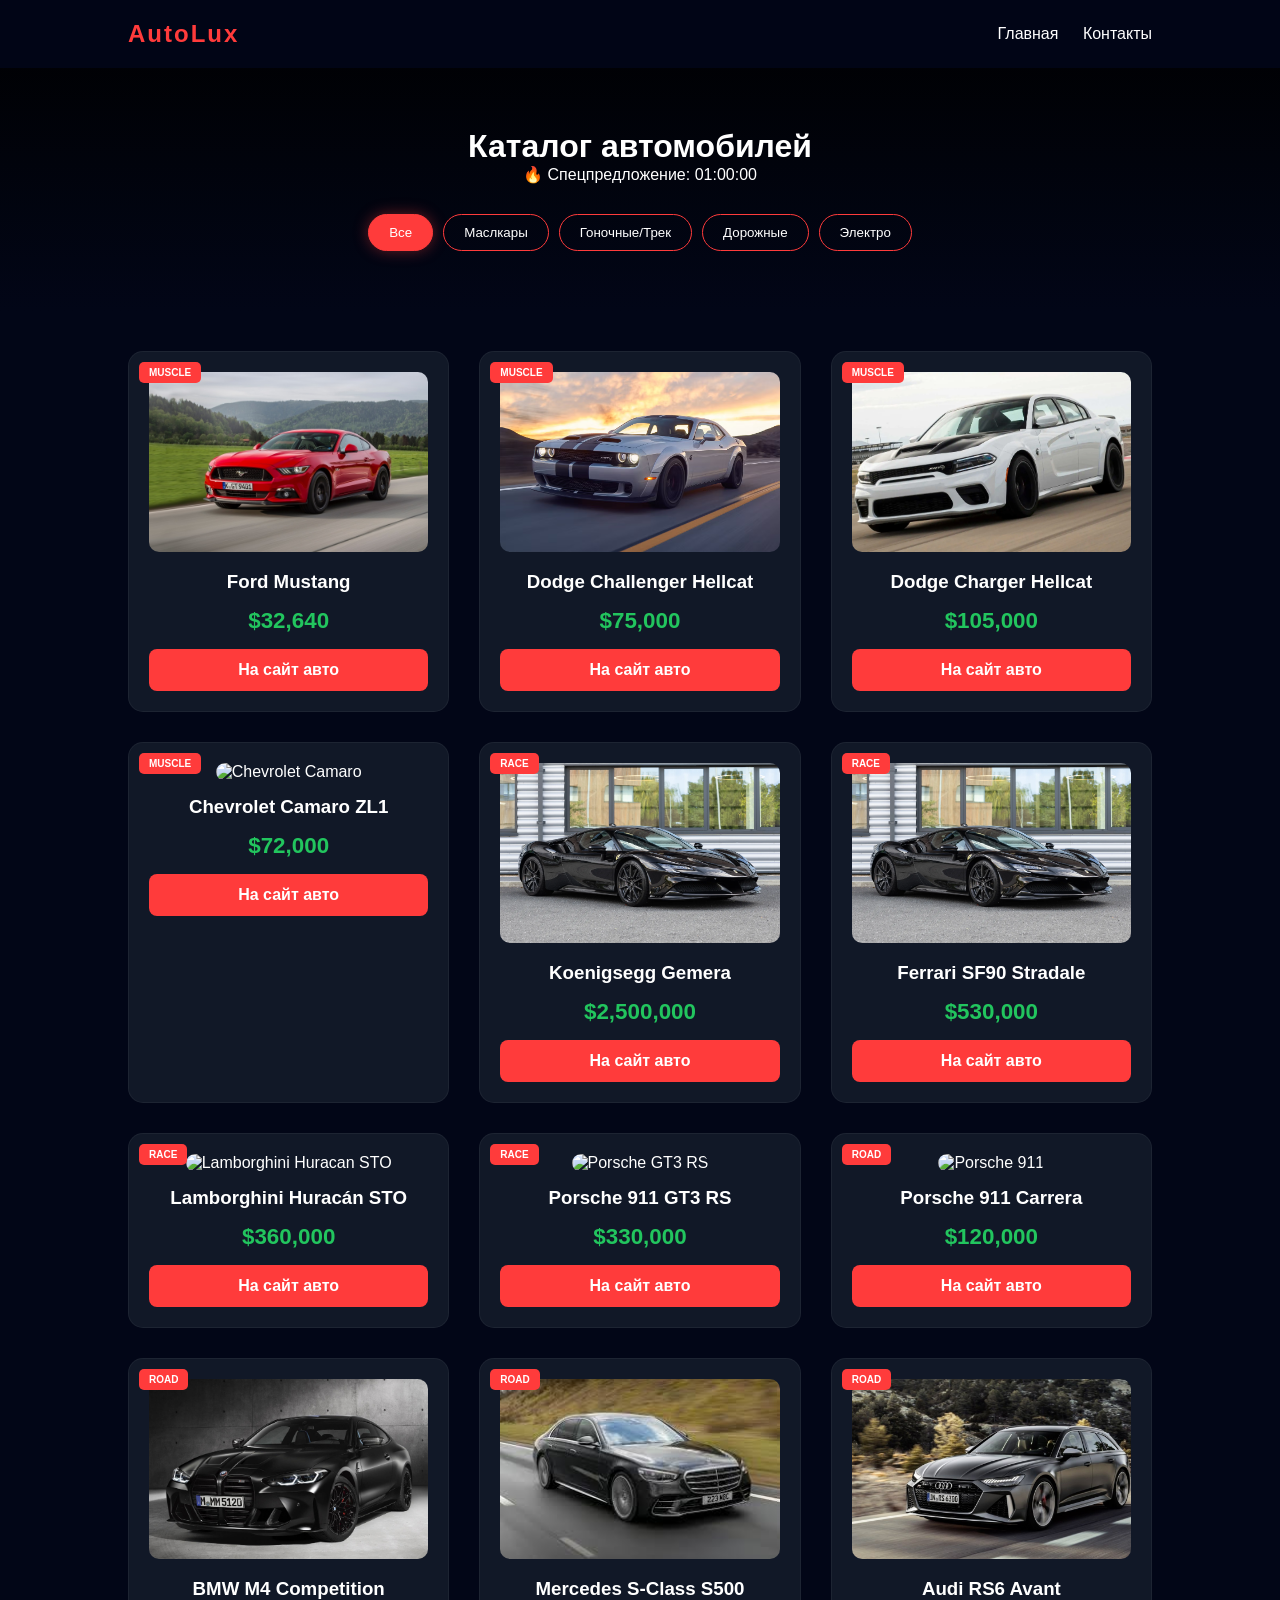
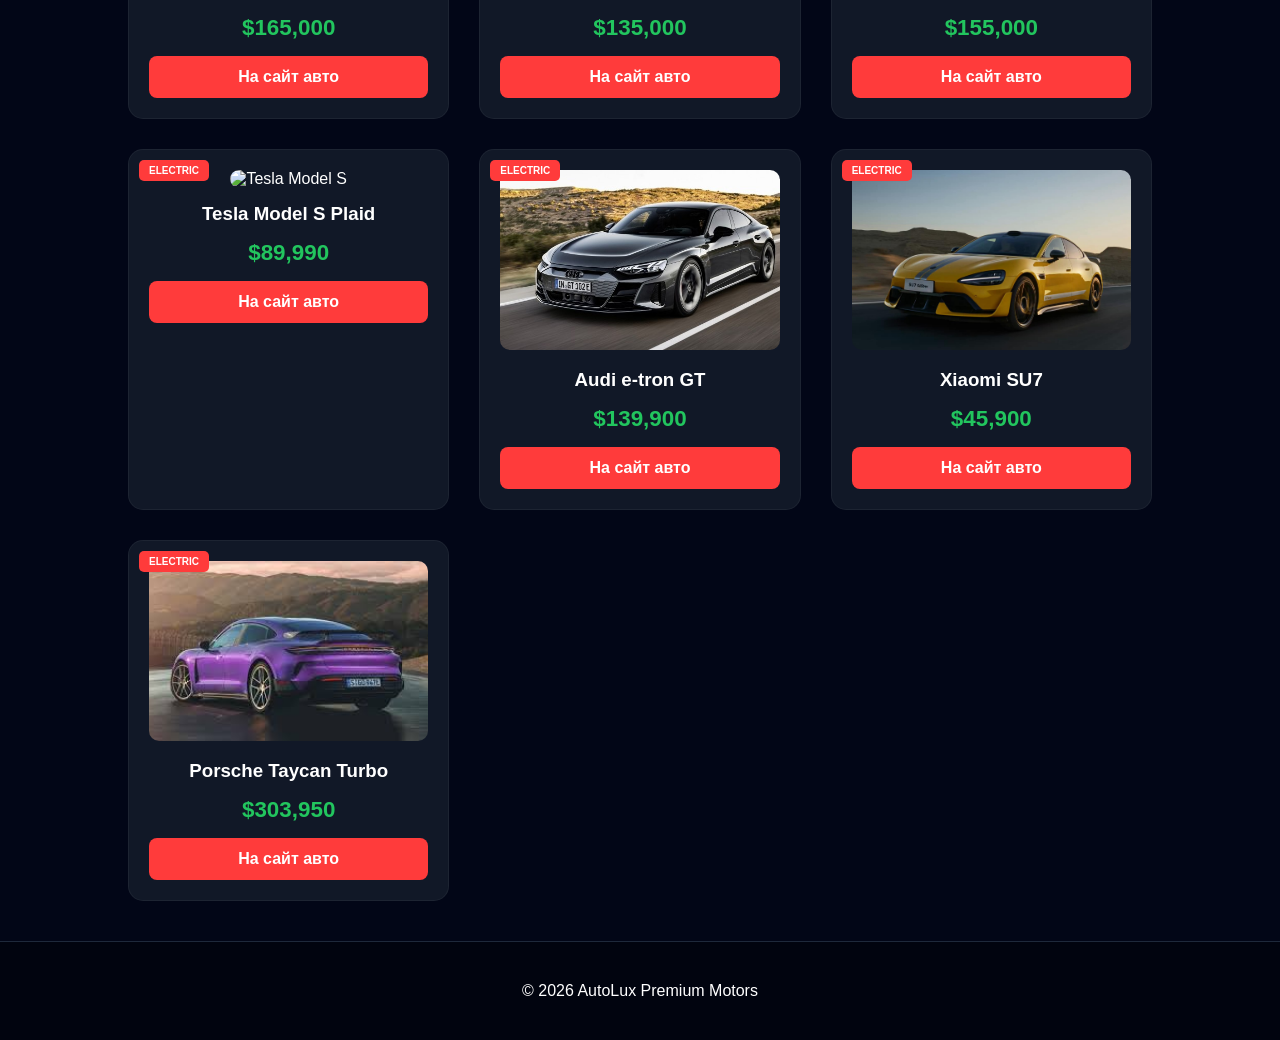
==== index.html @ d36222ac "Move files to root" ====
<!DOCTYPE html>
<html lang="ru">
<head>
    <meta charset="UTF-8">
    <meta name="viewport" content="width=device-width, initial-scale=1.0">
    <title>AutoLux — Эксклюзивный каталог 2026</title>
    <link rel="stylesheet" href="style.css">
</head>
<body>

<nav>
    <h2 class="logo">AutoLux</h2>
    <div class="menu">
        <a href="#">Главная</a>
        <a href="#">Контакты</a>
    </div>
</nav>

<header>
    <h1>Каталог автомобилей</h1>
    <div class="sale">🔥 Спецпредложение: <span id="timer">00:00:00</span></div>
    
    <div class="filter-container">
        <button class="filter-btn active" data-filter="all">Все</button>
        <button class="filter-btn" data-filter="muscle">Маслкары</button>
        <button class="filter-btn" data-filter="race">Гоночные/Трек</button>
        <button class="filter-btn" data-filter="road">Дорожные</button>
        <button class="filter-btn" data-filter="electric">Электро</button>
    </div>
</header>

<main class="cars" id="car-grid">
    <div class="card" data-type="muscle">
        <span class="badge">MUSCLE</span>
        <img src="/src/photos/ford-mustang.jpg" alt="Ford Mustang">
        <h3>Ford Mustang</h3>
        <p class="price">$32,640</p>
        <a href="https://www.ford.com/cars/mustang/?gnav=header-suvs-vhp" target="_blank" class="buy-btn">На сайт авто</a>
    </div>

    <div class="card" data-type="muscle">
        <span class="badge">MUSCLE</span>
        <img src="/src/photos/dodge-srt.jpg" alt="Dodge Challenger">
        <h3>Dodge Challenger Hellcat</h3>
        <p class="price">$75,000</p>
        <a href="https://www.dodge.com/challenger.html" target="_blank" class="buy-btn">На сайт авто</a>
    </div>

    <div class="card" data-type="muscle">
        <span class="badge">MUSCLE</span>
        <img src="/src/photos/dodge-charger-srt-hellcat.jpg" alt="Dodge Charger">
        <h3>Dodge Charger Hellcat</h3>
        <p class="price">$105,000</p>
        <a href="https://www.dodge.com/ua/charger/exterior.html" target="_blank" class="buy-btn">На сайт авто</a>
    </div>


    <div class="card" data-type="muscle">
        <span class="badge">MUSCLE</span>
        <img src="https://images.unsplash.com/photo-1552519507-da3b142c6e3d" alt="Chevrolet Camaro">
        <h3>Chevrolet Camaro ZL1</h3>
        <p class="price">$72,000</p>
        <a href="https://www.chevrolet.com/performance/camaro" target="_blank" class="buy-btn">На сайт авто</a>
    </div>

    <div class="card" data-type="race">
        <span class="badge">RACE</span>
        <img src="/src/photos/ferrari-sf90.jpg" alt="Koenigsegg Gemera">
        <h3>Koenigsegg Gemera</h3>
        <p class="price">$2,500,000</p>
        <a href="https://marutacars.com/uk/koenigsegg/gemera/auto-gibrid-2025-id-1007954" target="_blank" class="buy-btn">На сайт авто</a>
    </div>

    <div class="card" data-type="race">
        <span class="badge">RACE</span>
        <img src="/src/photos/ferrari-sf90.jpg" alt="Ferrari SF90">
        <h3>Ferrari SF90 Stradale</h3>
        <p class="price">$530,000</p>
        <a href="https://www.ferrari.com/en-EN/auto/sf90-stradale" target="_blank" class="buy-btn">На сайт авто</a>
    </div>

    <div class="card" data-type="race">
        <span class="badge">RACE</span>
        <img src="https://images.unsplash.com/photo-1621135802920-133df287f89c" alt="Lamborghini Huracan STO">
        <h3>Lamborghini Huracán STO</h3>
        <p class="price">$360,000</p>
        <a href="https://www.lamborghini.com/en-en/models/huracan/huracan-sto" target="_blank" class="buy-btn">На сайт авто</a>
    </div>

    <div class="card" data-type="race">
        <span class="badge">RACE</span>
        <img src="https://images.unsplash.com/photo-1614162692292-7ac56d7f7f1e" alt="Porsche GT3 RS">
        <h3>Porsche 911 GT3 RS</h3>
        <p class="price">$330,000</p>
        <a href="https://www.porsche.com/usa/models/911/911-gt3-rs/911-gt3-rs/" target="_blank" class="buy-btn">На сайт авто</a>
    </div>

    <div class="card" data-type="road">
        <span class="badge">ROAD</span>
        <img src="https://images.unsplash.com/photo-1503376780353-7e6692767b70" alt="Porsche 911">
        <h3>Porsche 911 Carrera</h3>
        <p class="price">$120,000</p>
        <a href="https://www.porsche.com" target="_blank" class="buy-btn">На сайт авто</a>
    </div>

    <div class="card" data-type="road">
        <span class="badge">ROAD</span>
        <img src="/src/photos/bmw-m4-competition.jpg" alt="BMW M4">
        <h3>BMW M4 Competition</h3>
        <p class="price">$165,000</p>
        <a href="https://www.bmw.ua/uk/all-models/m-series/bmw-4-series-m-models/bmw-m4-coupe.html" target="_blank" class="buy-btn">На сайт авто</a>
    </div>

    <div class="card" data-type="road">
        <span class="badge">ROAD</span>
        <img src="/src/photos/mercedes-s500.jpg" alt="Mercedes S-Class">
        <h3>Mercedes S-Class S500</h3>
        <p class="price">$135,000</p>
        <a href="https://www.mbusa.com/en/vehicles/class/s-class/sedan" target="_blank" class="buy-btn">На сайт авто</a>
    </div>

    <div class="card" data-type="road">
        <span class="badge">ROAD</span>
        <img src="/src/photos/audi-rs6.jpg" alt="Audi RS6">
        <h3>Audi RS6 Avant</h3>
        <p class="price">$155,000</p>
        <a href="https://www.audiusa.com/us/web/en/models/rs6/rs6-avant.html" target="_blank" class="buy-btn">На сайт авто</a>
    </div>

    <div class="card" data-type="electric">
        <span class="badge">ELECTRIC</span>
        <img src="https://images.unsplash.com/photo-1560958089-b8a1929cea89" alt="Tesla Model S">
        <h3>Tesla Model S Plaid</h3>
        <p class="price">$89,990</p>
        <a href="https://www.tesla.com/models" target="_blank" class="buy-btn">На сайт авто</a>
    </div>

    <div class="card" data-type="electric">
        <span class="badge">ELECTRIC</span>
        <img src="/src/photos/audi-e-tron.jpg" alt="Audi e-tron">
        <h3>Audi e-tron GT</h3>
        <p class="price">$139,900</p>
        <a href="https://www.audi.ua/e-tron-gt/rs-e-tron-gt-performance/about" target="_blank" class="buy-btn">На сайт авто</a>
    </div>

    <div class="card" data-type="electric">
        <span class="badge">ELECTRIC</span>
        <img src="/src/photos/xiaomi_su7_ultra_1536-1-1.jpg" alt="Xiaomi SU7">
        <h3>Xiaomi SU7</h3>
        <p class="price">$45,900</p>
        <a href="https://xiaomiev.com.ua/su7/?utm_source=google&utm_campaign=A_Xiaomi_brand_UA&utm_medium=cpc&utm_term=xiaomi%20su7&gad_source=1&gad_campaignid=23626390499&gclid=CjwKCAjwpcTNBhA5EiwAdO1S9qfmYcLDpaMZezX95SQzu4M1QaLnIte_BuiOlg8gfskdhMBEmqpvrBoCpy4QAvD_BwE" target="_blank" class="buy-btn">На сайт авто</a>
    </div>

    <div class="card" data-type="electric">
        <span class="badge">ELECTRIC</span>
        <img src="/src/photos/porsche-taycan-gt.jpg" alt="Porsche Taycan">
        <h3>Porsche Taycan Turbo</h3>
        <p class="price">$303,950</p>
        <a href="https://www.porsche.com/usa/models/taycan/taycan-models/taycan-turbo-s/" target="_blank" class="buy-btn">На сайт авто</a>
    </div>

</main>

<footer>
    <p>© 2026 AutoLux Premium Motors</p>
</footer>

<script src="main.js"></script>
</body>
</html>
---- style.css ----
:root {
    --primary: #ff3b3b;
    --bg: #020617;
    --card-bg: #111827;
    --text: #ffffff;
    --success: #22c55e;
}

* { margin: 0; padding: 0; box-sizing: border-box; font-family: 'Segoe UI', sans-serif; }

body { background: var(--bg); color: var(--text); }

nav {
    display: flex; justify-content: space-between; align-items: center;
    padding: 20px 10%; background: rgba(2, 6, 23, 0.9);
    position: sticky; top: 0; z-index: 100; backdrop-filter: blur(5px);
}

.logo { color: var(--primary); letter-spacing: 2px; }

.menu a { color: white; text-decoration: none; margin-left: 20px; transition: 0.3s; }
.menu a:hover { color: var(--primary); }

header { text-align: center; padding: 60px 20px; background: linear-gradient(rgba(0,0,0,0.8), rgba(2,6,23,1)), url('https://images.unsplash.com/photo-1492144534655-ae79c964c9d7') center/cover; }

/* Стили фильтра */
.filter-container { margin-top: 30px; display: flex; justify-content: center; gap: 10px; flex-wrap: wrap; }

.filter-btn {
    padding: 10px 20px; border: 1px solid var(--primary); background: transparent;
    color: white; border-radius: 30px; cursor: pointer; transition: 0.3s;
}

.filter-btn.active, .filter-btn:hover { background: var(--primary); box-shadow: 0 0 15px rgba(255, 59, 59, 0.4); }

.cars {
    display: grid; grid-template-columns: repeat(auto-fill, minmax(280px, 1fr));
    gap: 30px; padding: 40px 10%; min-height: 600px;
}

.card {
    background: var(--card-bg); border-radius: 15px; padding: 20px;
    text-align: center; transition: 0.4s ease; position: relative;
    border: 1px solid rgba(255,255,255,0.05);
}

/* Анимация появления */
.card.hide { display: none; }

.card:hover { transform: translateY(-10px); border-color: var(--primary); }

.card img { width: 100%; height: 180px; object-fit: cover; border-radius: 10px; margin-bottom: 15px; }

.badge { position: absolute; top: 10px; left: 10px; background: var(--primary); padding: 5px 10px; border-radius: 5px; font-size: 10px; font-weight: bold; }

.price { color: var(--success); font-size: 1.4rem; font-weight: bold; margin: 15px 0; }

.buy-btn {
    display: block; width: 100%; padding: 12px; background: var(--primary);
    color: white; text-decoration: none; border-radius: 8px; font-weight: bold; transition: 0.3s;
}

.buy-btn:hover { background: #cc2f2f; }

footer { text-align: center; padding: 40px; background: #01040f; border-top: 1px solid #1e293b; }
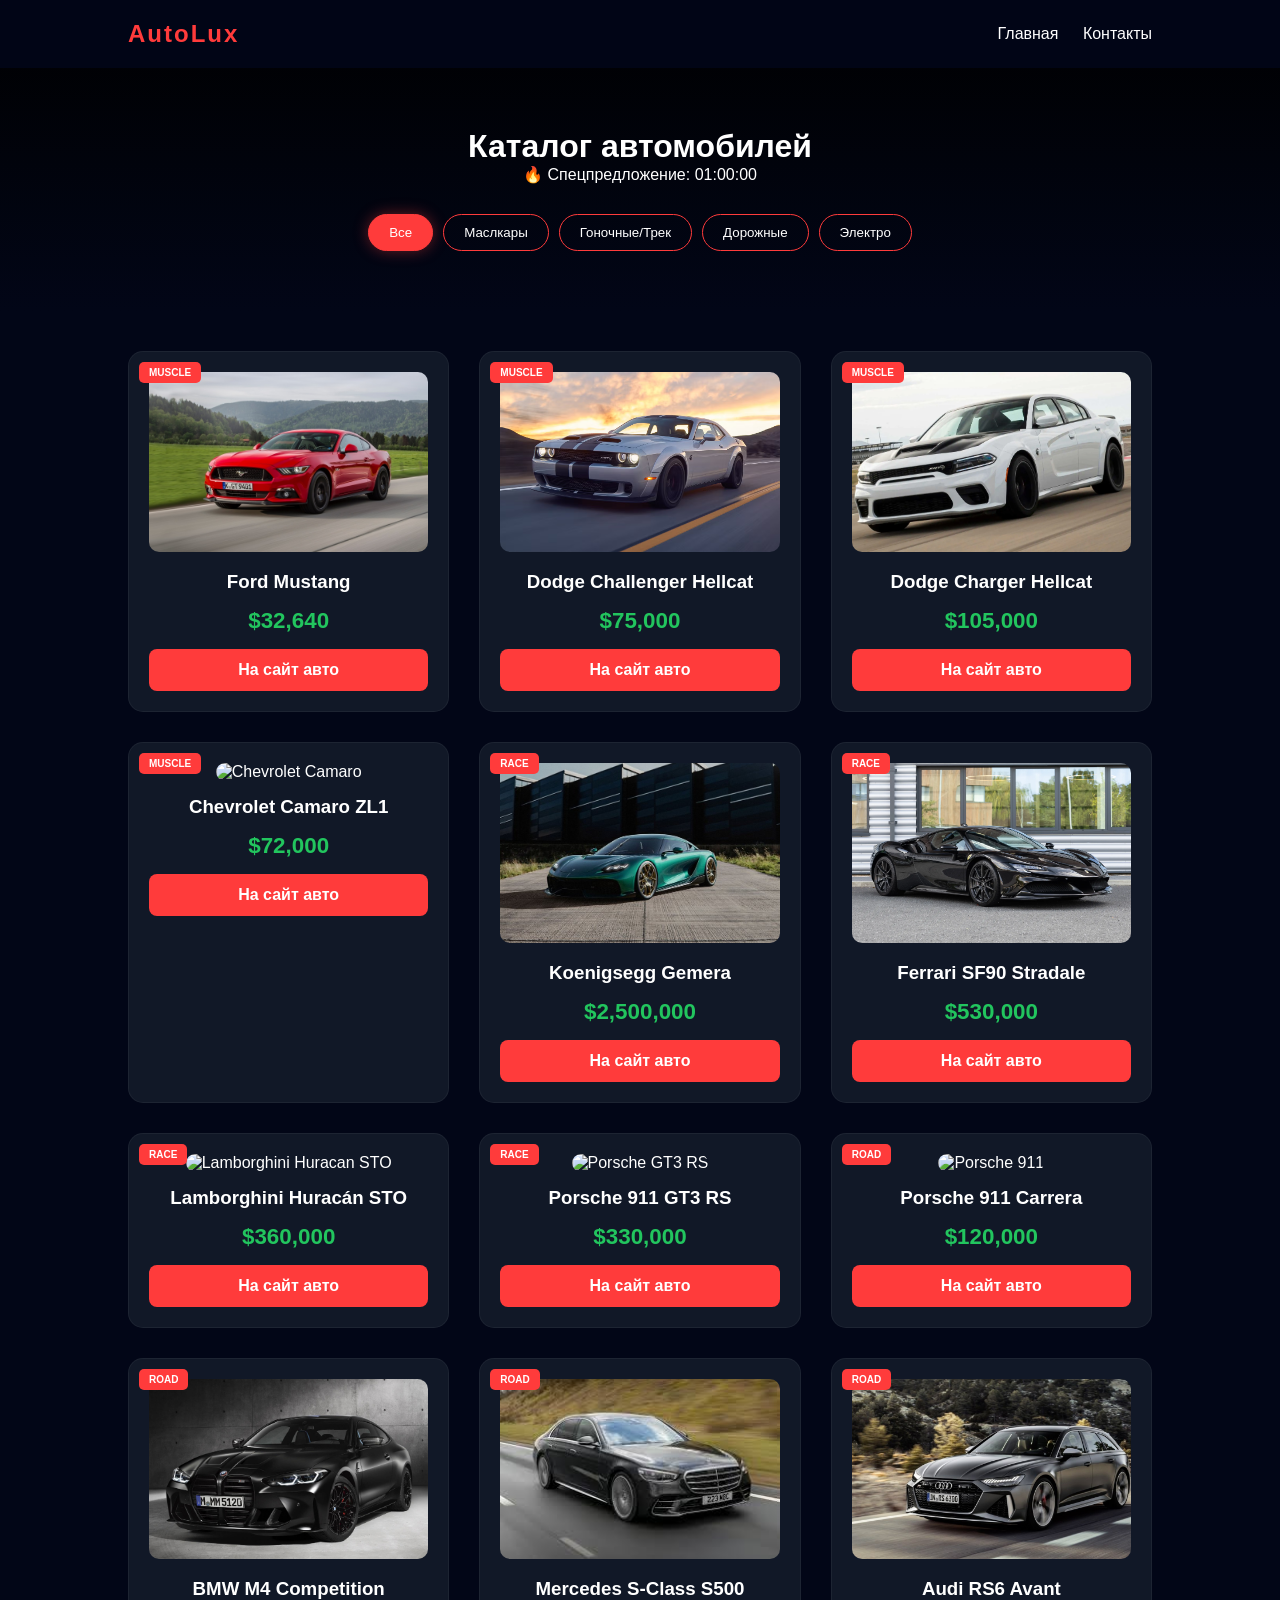
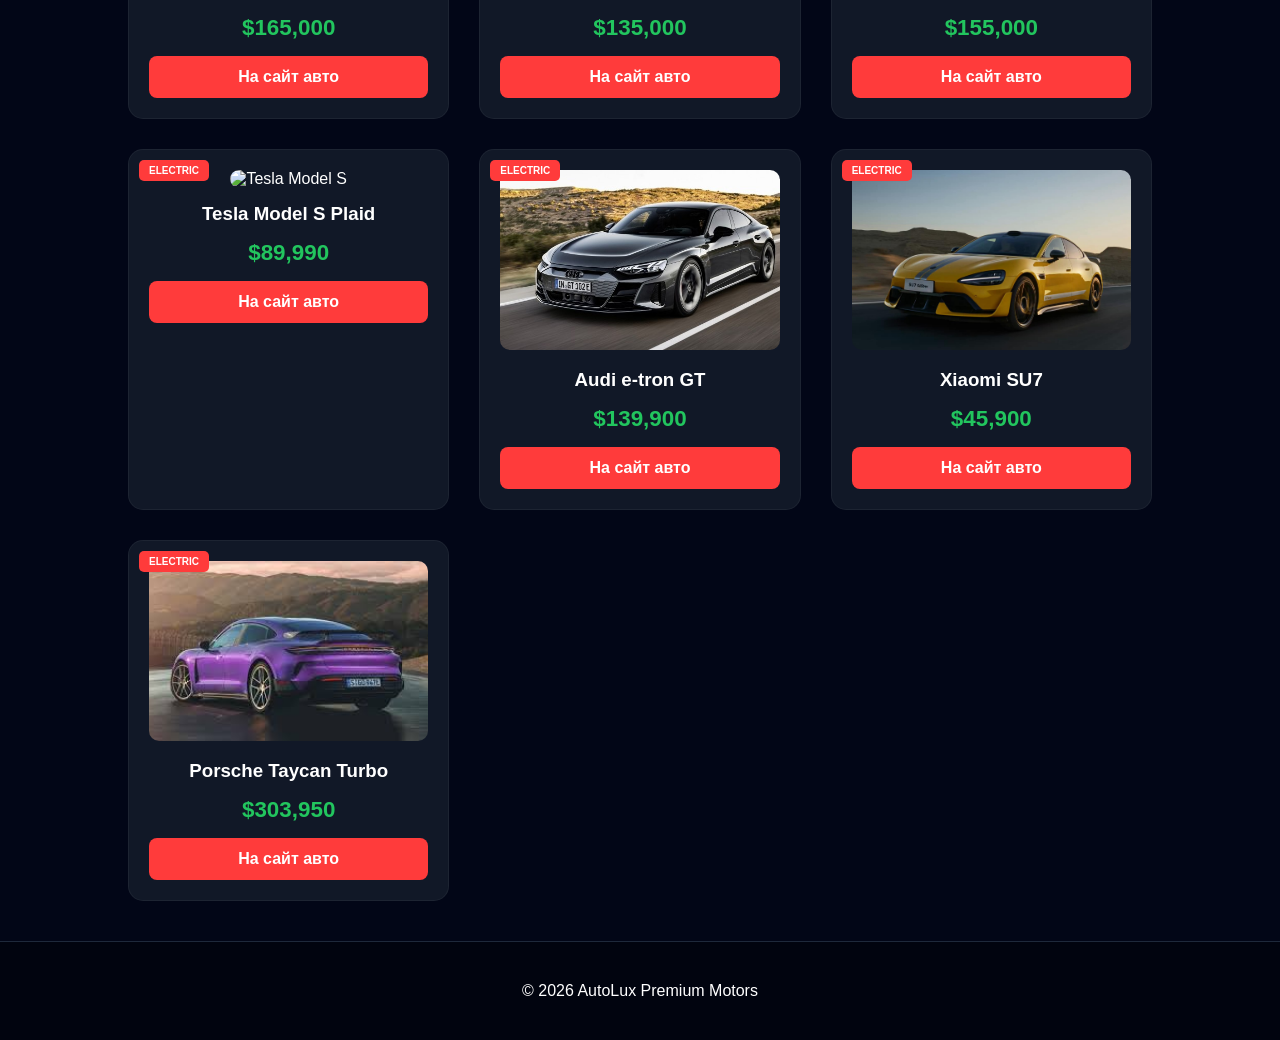
==== commit 5de18612: "Fix image paths: removed leading slash" ====
--- a/index.html
+++ b/index.html
@@ -32,7 +32,7 @@
 <main class="cars" id="car-grid">
     <div class="card" data-type="muscle">
         <span class="badge">MUSCLE</span>
-        <img src="/src/photos/ford-mustang.jpg" alt="Ford Mustang">
+        <img src="./photos/ford-mustang.jpg" alt="Ford Mustang">
         <h3>Ford Mustang</h3>
         <p class="price">$32,640</p>
         <a href="https://www.ford.com/cars/mustang/?gnav=header-suvs-vhp" target="_blank" class="buy-btn">На сайт авто</a>
@@ -40,7 +40,7 @@
 
     <div class="card" data-type="muscle">
         <span class="badge">MUSCLE</span>
-        <img src="/src/photos/dodge-srt.jpg" alt="Dodge Challenger">
+        <img src="./photos/dodge-srt.jpg" alt="Dodge Challenger">
         <h3>Dodge Challenger Hellcat</h3>
         <p class="price">$75,000</p>
         <a href="https://www.dodge.com/challenger.html" target="_blank" class="buy-btn">На сайт авто</a>
@@ -48,7 +48,7 @@
 
     <div class="card" data-type="muscle">
         <span class="badge">MUSCLE</span>
-        <img src="/src/photos/dodge-charger-srt-hellcat.jpg" alt="Dodge Charger">
+        <img src="./photos/dodge-charger-srt-hellcat.jpg" alt="Dodge Charger">
         <h3>Dodge Charger Hellcat</h3>
         <p class="price">$105,000</p>
         <a href="https://www.dodge.com/ua/charger/exterior.html" target="_blank" class="buy-btn">На сайт авто</a>
@@ -65,7 +65,7 @@
 
     <div class="card" data-type="race">
         <span class="badge">RACE</span>
-        <img src="/src/photos/ferrari-sf90.jpg" alt="Koenigsegg Gemera">
+        <img src="./photos/koenigsegg-gemera.jpg" alt="Koenigsegg Gemera">
         <h3>Koenigsegg Gemera</h3>
         <p class="price">$2,500,000</p>
         <a href="https://marutacars.com/uk/koenigsegg/gemera/auto-gibrid-2025-id-1007954" target="_blank" class="buy-btn">На сайт авто</a>
@@ -73,7 +73,7 @@
 
     <div class="card" data-type="race">
         <span class="badge">RACE</span>
-        <img src="/src/photos/ferrari-sf90.jpg" alt="Ferrari SF90">
+        <img src="./photos/ferrari-sf90.jpg" alt="Ferrari SF90">
         <h3>Ferrari SF90 Stradale</h3>
         <p class="price">$530,000</p>
         <a href="https://www.ferrari.com/en-EN/auto/sf90-stradale" target="_blank" class="buy-btn">На сайт авто</a>
@@ -105,7 +105,7 @@
 
     <div class="card" data-type="road">
         <span class="badge">ROAD</span>
-        <img src="/src/photos/bmw-m4-competition.jpg" alt="BMW M4">
+        <img src="./photos/bmw-m4-competition.jpg" alt="BMW M4">
         <h3>BMW M4 Competition</h3>
         <p class="price">$165,000</p>
         <a href="https://www.bmw.ua/uk/all-models/m-series/bmw-4-series-m-models/bmw-m4-coupe.html" target="_blank" class="buy-btn">На сайт авто</a>
@@ -113,7 +113,7 @@
 
     <div class="card" data-type="road">
         <span class="badge">ROAD</span>
-        <img src="/src/photos/mercedes-s500.jpg" alt="Mercedes S-Class">
+        <img src="./photos/mercedes-s500.jpg" alt="Mercedes S-Class">
         <h3>Mercedes S-Class S500</h3>
         <p class="price">$135,000</p>
         <a href="https://www.mbusa.com/en/vehicles/class/s-class/sedan" target="_blank" class="buy-btn">На сайт авто</a>
@@ -121,7 +121,7 @@
 
     <div class="card" data-type="road">
         <span class="badge">ROAD</span>
-        <img src="/src/photos/audi-rs6.jpg" alt="Audi RS6">
+        <img src="./photos/audi-rs6.jpg" alt="Audi RS6">
         <h3>Audi RS6 Avant</h3>
         <p class="price">$155,000</p>
         <a href="https://www.audiusa.com/us/web/en/models/rs6/rs6-avant.html" target="_blank" class="buy-btn">На сайт авто</a>
@@ -137,7 +137,7 @@
 
     <div class="card" data-type="electric">
         <span class="badge">ELECTRIC</span>
-        <img src="/src/photos/audi-e-tron.jpg" alt="Audi e-tron">
+        <img src="./photos/audi-e-tron.jpg" alt="Audi e-tron">
         <h3>Audi e-tron GT</h3>
         <p class="price">$139,900</p>
         <a href="https://www.audi.ua/e-tron-gt/rs-e-tron-gt-performance/about" target="_blank" class="buy-btn">На сайт авто</a>
@@ -145,7 +145,7 @@
 
     <div class="card" data-type="electric">
         <span class="badge">ELECTRIC</span>
-        <img src="/src/photos/xiaomi_su7_ultra_1536-1-1.jpg" alt="Xiaomi SU7">
+        <img src="./photos/xiaomi_su7_ultra_1536-1-1.jpg" alt="Xiaomi SU7">
         <h3>Xiaomi SU7</h3>
         <p class="price">$45,900</p>
         <a href="https://xiaomiev.com.ua/su7/?utm_source=google&utm_campaign=A_Xiaomi_brand_UA&utm_medium=cpc&utm_term=xiaomi%20su7&gad_source=1&gad_campaignid=23626390499&gclid=CjwKCAjwpcTNBhA5EiwAdO1S9qfmYcLDpaMZezX95SQzu4M1QaLnIte_BuiOlg8gfskdhMBEmqpvrBoCpy4QAvD_BwE" target="_blank" class="buy-btn">На сайт авто</a>
@@ -153,7 +153,7 @@
 
     <div class="card" data-type="electric">
         <span class="badge">ELECTRIC</span>
-        <img src="/src/photos/porsche-taycan-gt.jpg" alt="Porsche Taycan">
+        <img src="./photos/porsche-taycan-gt.jpg" alt="Porsche Taycan">
         <h3>Porsche Taycan Turbo</h3>
         <p class="price">$303,950</p>
         <a href="https://www.porsche.com/usa/models/taycan/taycan-models/taycan-turbo-s/" target="_blank" class="buy-btn">На сайт авто</a>
@@ -167,4 +167,4 @@
 
 <script src="main.js"></script>
 </body>
-</html>+</html>
--- a/style.css
+++ b/style.css
@@ -62,4 +62,4 @@
 
 .buy-btn:hover { background: #cc2f2f; }
 
-footer { text-align: center; padding: 40px; background: #01040f; border-top: 1px solid #1e293b; }+footer { text-align: center; padding: 40px; background: #01040f; border-top: 1px solid #1e293b; }
